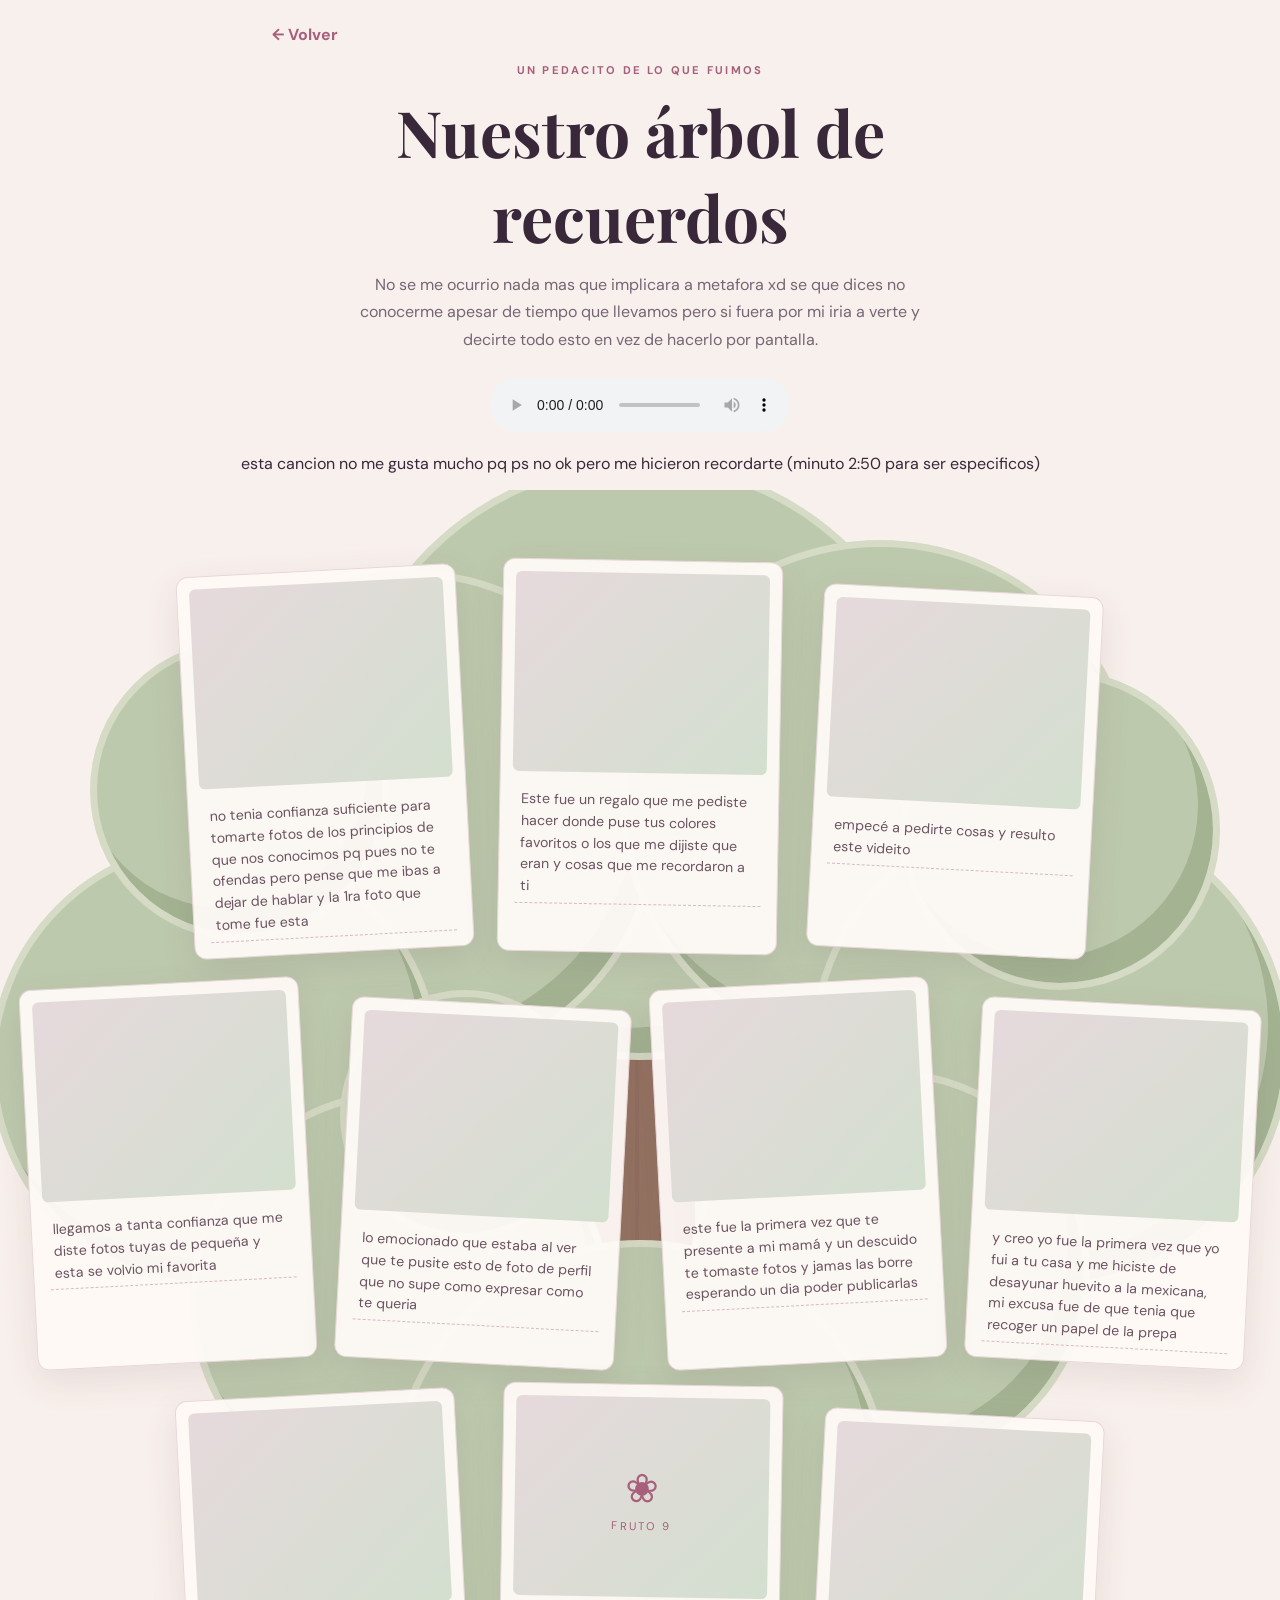
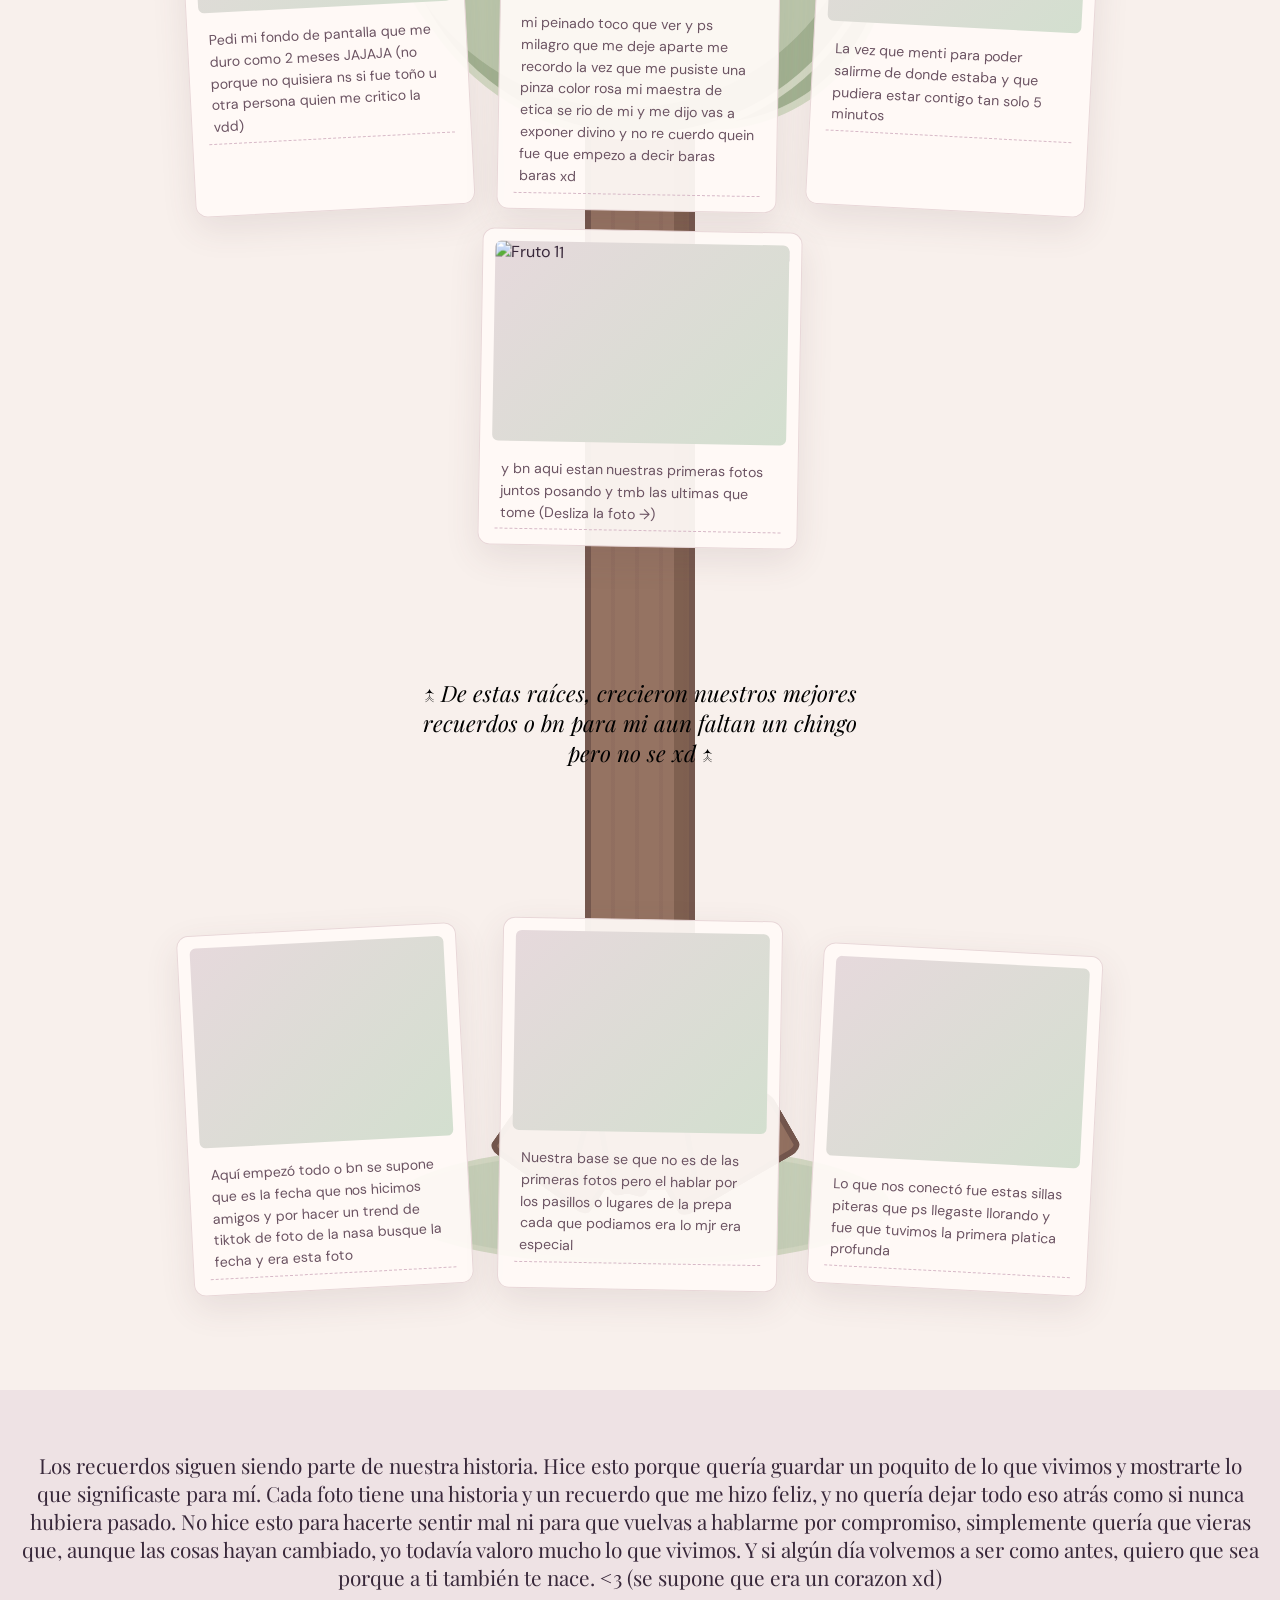
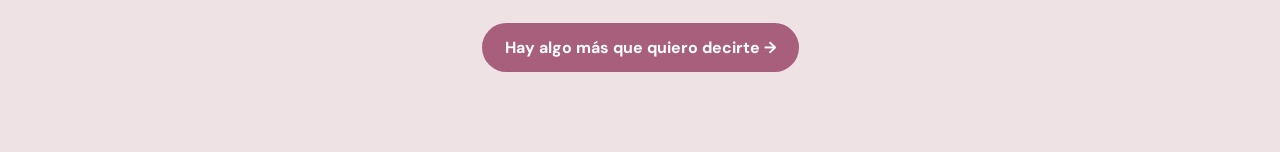
==== arbol.html @ 4ae60198 "Add files via upload" ====
<!DOCTYPE html>
<html lang="es">
<head>
  <meta charset="UTF-8">
  <meta name="viewport" content="width=device-width, initial-scale=1.0">
  <title>Nuestros recuerdos</title>
  <link rel="stylesheet" href="css/arbol.css">
</head>
<body>
  <header class="encabezado">
    <a href="index.html" class="volver">← Volver</a>
    <p class="mini">UN PEDACITO DE LO QUE FUIMOS</p>
    <h1>Nuestro árbol de recuerdos</h1>
    <p class="intro">No se me ocurrio nada mas que implicara a metafora xd 
      se que dices no conocerme apesar de tiempo que llevamos pero si fuera por mi iria a verte y decirte todo esto en vez de hacerlo por pantalla.</p>
  </header>
  <center>
<audio controls>
    <source src="musica/Daaz.mp4" type="audio/mpeg">
</audio>
<p> esta cancion no me gusta mucho pq ps no ok pero me hicieron recordarte (minuto 2:50 para ser especificos)</p></center>
  <main class="bosque">
    <!-- Árbol ilustrado (Ahora muy frondoso hacia los lados) -->
    <div class="arbol" aria-hidden="true">
      <div class="rama rama-1"></div><div class="rama rama-2"></div><div class="rama rama-3"></div><div class="rama rama-4"></div>
      <div class="copa copa-1"></div><div class="copa copa-2"></div><div class="copa copa-3"></div><div class="copa copa-4"></div>
      <div class="copa copa-5"></div><div class="copa copa-6"></div><div class="copa copa-7"></div><div class="copa copa-8"></div>
      <div class="copa copa-9"></div><div class="copa copa-10"></div><div class="copa copa-11"></div><div class="copa copa-12"></div>
      <div class="copa copa-13"></div><div class="copa copa-14"></div>
      <div class="tronco"><div class="savia"></div></div>
      <div class="base-pasto"></div><div class="raiz raiz-1"></div><div class="raiz raiz-2"></div><div class="raiz raiz-3"></div><div class="raiz raiz-4"></div>
    </div>

    <!-- ZONA SUPERIOR: LOS FRUTOS -->
    <div class="zona-copa">
      
      <!-- FILA 1 -->
      <div class="fila-fotos">
        <section class="recuerdo fruto recuerdo-izq">
          <div class="foto"><img src="fotos/foto1.jpg" alt="Fruto 1" onerror="this.style.display='none'"></div>
          <p class="contexto" contenteditable="true">no tenia confianza suficiente para tomarte fotos de los principios de que nos conocimos pq pues no te ofendas pero pense que me ibas a dejar de hablar y la 1ra foto que tome fue esta</p>
        </section>

        <section class="recuerdo fruto recuerdo-centro">
          <div class="foto"><img src="fotos/foto2.jpeg" alt="Fruto 2" onerror="this.style.display='none'"></div>
          <p class="contexto" contenteditable="true">Este fue un regalo que me pediste hacer donde puse tus colores favoritos o los que me dijiste que eran y cosas que me recordaron a ti</p>
        </section>

        <section class="recuerdo fruto recuerdo-der">
          <!-- AQUI ESTÁ EL VIDEO ARREGLADO -->
          <div class="foto">
            <video src="fotos/baile.mp4" autoplay loop muted playsinline onerror="this.style.display='none'"></video>
          </div>
          <p class="contexto" contenteditable="true">empecé a pedirte cosas y resulto este videito </p>
        </section>
      </div>

      <!-- FILA 2 -->
      <div class="fila-fotos">
        <section class="recuerdo fruto recuerdo-izq">
          <div class="foto"><img src="fotos/fav.jpg" alt="Fruto 4" onerror="this.style.display='none'"></div>
          <p class="contexto" contenteditable="true">llegamos a tanta confianza que me diste fotos tuyas de pequeña y esta se volvio mi favorita</p>
        </section>
        
        <section class="recuerdo fruto recuerdo-der">
          <div class="foto"><img src="fotos/F y D.jpeg" alt="Fruto 5" onerror="this.style.display='none'"></div>
          <p class="contexto" contenteditable="true">lo emocionado que estaba al ver que te pusite esto de foto de perfil que no supe como expresar como te queria</p>
        </section>

        <section class="recuerdo fruto recuerdo-izq">
          <div class="foto"><img src="fotos/foto.jpg" alt="Fruto 6" onerror="this.style.display='none'"></div>
          <p class="contexto" contenteditable="true">este fue la primera vez que te presente a mi mamá y un descuido te tomaste fotos y jamas las borre esperando un dia poder publicarlas</p>
        </section>

        <section class="recuerdo fruto recuerdo-der">
          <div class="foto"><img src="fotos/foto7.jpg" alt="Fruto 7" onerror="this.style.display='none'"></div>
          <p class="contexto" contenteditable="true">y creo yo fue la primera vez que yo fui a tu casa y me hiciste de desayunar huevito a la mexicana, mi excusa fue de que tenia que recoger un papel de la prepa</p>
        </section>
      </div>

      <!-- FILA 3 -->
      <div class="fila-fotos">
        <section class="recuerdo fruto recuerdo-izq">
          <div class="foto"><img src="fotos/foto8.jpg" alt="Fruto 8" onerror="this.style.display='none'"></div>
          <p class="contexto" contenteditable="true">Pedi mi fondo de pantalla que me duro como 2 meses JAJAJA (no porque no quisiera ns si fue toño u otra persona quien me critico la vdd)</p>
        </section>

       <section class="recuerdo fruto recuerdo-centro">
          <div class="foto"><img src="fotos/foto9.jpg" alt="Fruto 9" onerror="this.style.display='none'"><span class="marcador-foto">❀<small>FRUTO 9</small></span></div>
          <p class="contexto" contenteditable="true">mi peinado toco que ver y ps milagro que me deje 
            aparte me recordo la vez que me pusiste una pinza color rosa mi maestra 
            de etica se rio de mi y me dijo vas a exponer divino y no re cuerdo quein fue que empezo a decir baras baras xd
          </p>
        </section>

        <section class="recuerdo fruto recuerdo-der">
          <div class="foto"><img src="fotos/foto3.jpeg" alt="Fruto 10" onerror="this.style.display='none'"></div>
          <p class="contexto" contenteditable="true">La vez que menti para poder salirme de donde estaba y que pudiera estar contigo tan solo 5 minutos</p>
        </section>
      </div>

      <!-- FILA 4: CARRUSEL (Fotos 11 y 12 juntas) -->
      <div class="fila-fotos">
        <section class="recuerdo fruto recuerdo-centro" style="width: min(100%, 320px);">
          <!-- CLASE CARRUSEL AGREGADA AQUÍ -->
          <div class="foto carrusel">
            <img src="fotos/foto11.webp" alt="Fruto 11">
            <img src="fotos/foto11.2.jpg" alt="Fruto 11">
            <img src="fotos/foto12.2.JPG" alt="Fruto 11">
            <img src="fotos/foto12.jpg" alt="Fruto 12">
          </div>
          <p class="contexto" contenteditable="true">y bn aqui estan nuestras primeras fotos juntos posando
            y tmb las ultimas que tome (Desliza la foto →)</p>
        </section>
      </div>

    </div>

    <!-- MENSAJE CONECTOR EN EL TRONCO -->
    <div class="conector-texto">
      <p>↑ De estas raíces, crecieron nuestros mejores recuerdos o bn para mi 
        aun faltan un chingo pero no se xd ↑</p>
    </div>

    <!-- ZONA INFERIOR: LAS RAÍCES -->
    <div class="zona-raices">
      <section class="recuerdo raiz-foto recuerdo-izq">
        <div class="foto"><img src="fotos/12 de junio de 2024.jpg" alt="Raíz 1" onerror="this.style.display='none'"></div>
        <p class="contexto" contenteditable="true">Aquí empezó todo o bn se supone que es la fecha que nos hicimos amigos y por hacer un trend de tiktok de foto de la nasa busque la fecha y era esta foto</p>
      </section>

      <section class="recuerdo raiz-foto recuerdo-centro">
        <div class="foto"><img src="fotos/raiz2.jpg" alt="Raíz 2" onerror="this.style.display='none'"></div>
        <p class="contexto" contenteditable="true">Nuestra base se que no es de las primeras fotos pero el hablar por los pasillos o lugares de la prepa cada que podiamos era lo mjr era especial</p>
      </section>

      <section class="recuerdo raiz-foto recuerdo-der">
        <div class="foto"><img src="fotos/raiz3.jpeg" alt="Raíz 3" onerror="this.style.display='none'"></div>
        <p class="contexto" contenteditable="true">Lo que nos conectó fue estas sillas piteras que ps llegaste llorando y fue que tuvimos la primera platica profunda</p>
      </section>
    </div>
  </main>

  <footer>
    <p>Los recuerdos siguen siendo parte de nuestra historia.
      Hice esto porque quería guardar un poquito de lo que vivimos y mostrarte lo que significaste para mí. Cada foto tiene una historia y un recuerdo que me hizo feliz, y no quería dejar todo eso atrás como si nunca hubiera pasado.

No hice esto para hacerte sentir mal ni para que vuelvas a hablarme por compromiso, simplemente quería que vieras que, aunque las cosas hayan cambiado, yo todavía valoro mucho lo que vivimos. Y si algún día volvemos a ser como antes, quiero que sea porque a ti también te nace. <3 (se supone que era un corazon xd)
    </p>
    <a class="boton" href="mensaje.html">Hay algo más que quiero decirte →</a>
  </footer>
</body>
</html>
---- css/arbol.css ----
@import url('https://fonts.googleapis.com/css2?family=DM+Sans:wght@400;500;700&family=Playfair+Display:wght@500;600;700&display=swap');

:root {
  --fondo: #f8f0ec;
  --tinta: #38283a;
  --rosa: #a85f7c;
  --papel: #fffaf7;
  
  --verde-hoja: #b7c5a7;
  --verde-sombra: #9cae8a;
  --verde-borde: #d2d9c1;
  --verde-pasto: #c5d0b6;
  
  --madera: #8b6654;
  --madera-sombra: #735140;
  --madera-borde: #67483d;
}

* {
  box-sizing: border-box;
}

body {
  margin: 0;
  background: var(--fondo);
  color: var(--tinta);
  font-family: 'DM Sans', sans-serif;
  overflow-x: hidden;
}

.encabezado {
  text-align: center;
  padding: 52px 20px 25px;
  max-width: 780px;
  margin: auto;
  position: relative;
  z-index: 10;
}

.volver {
  position: absolute;
  left: 22px;
  top: 24px;
  text-decoration: none;
  color: var(--rosa);
  font-weight: 700;
}

.mini {
  letter-spacing: .2em;
  font-size: .7rem;
  color: var(--rosa);
  font-weight: 700;
}

.encabezado h1 {
  font-family: 'Playfair Display', serif;
  font-size: clamp(2.2rem, 6vw, 4rem);
  margin: 12px 0;
  color: var(--tinta);
}

.intro {
  line-height: 1.7;
  color: #756675;
  max-width: 580px;
  margin: 0 auto;
}

.bosque {
  position: relative;
  width: 100%;
  max-width: 1400px; /* Más ancho para el árbol frondoso */
  margin: 0 auto;
  min-height: 2500px; 
  display: flex;
  flex-direction: column;
  justify-content: space-between;
  padding: 80px 20px 100px;
  isolation: isolate;
}

.arbol {
  position: absolute;
  z-index: -1;
  inset: 0;
  overflow: hidden;
  opacity: 0.9;
  pointer-events: none;
}

.tronco {
  position: absolute;
  width: 110px;
  height: 80%;
  left: 50%;
  bottom: 8%;
  transform: translateX(-50%);
  background: var(--madera);
  border-left: 6px solid var(--madera-borde);
  border-right: 6px solid var(--madera-borde);
  box-shadow: inset -15px 0 0 var(--madera-sombra);
  z-index: 2;
}

.tronco::before {
  content: "";
  position: absolute;
  inset: 0;
  background: repeating-linear-gradient(
    90deg,
    transparent,
    transparent 20px,
    var(--madera-borde) 20px,
    var(--madera-borde) 24px
  );
  opacity: 0.15;
}

.savia {
  position: absolute;
  width: 6px;
  height: 100%;
  left: 50%;
  transform: translateX(-50%);
  background: linear-gradient(to top, transparent, #eec1d1, transparent);
  opacity: 0;
  animation: latidoSavia 4s infinite ease-in-out;
}

@keyframes latidoSavia {
  0% { transform: translate(-50%, 100%); opacity: 0; }
  50% { opacity: 0.8; }
  100% { transform: translate(-50%, -100%); opacity: 0; }
}

/* Ramas empujadas súper a los costados */
.rama {
  position: absolute;
  background: var(--madera);
  border: 6px solid var(--madera-borde);
  z-index: 1;
}

.rama-1 { width: 55px; height: 500px; left: calc(50% - 250px); top: 250px; transform: rotate(-70deg); box-shadow: inset -10px 0 0 var(--madera-sombra); }
.rama-2 { width: 50px; height: 480px; right: calc(50% - 240px); top: 300px; transform: rotate(65deg); box-shadow: inset 10px 0 0 var(--madera-sombra); }
.rama-3 { width: 45px; height: 350px; left: calc(50% - 200px); top: 450px; transform: rotate(-80deg); }
.rama-4 { width: 45px; height: 300px; right: calc(50% - 180px); top: 480px; transform: rotate(75deg); }

/* Hojas - Distribuidas para hacer una nube gigante y ancha */
.copa {
  position: absolute;
  background: var(--verde-hoja);
  border: 7px solid var(--verde-borde);
  border-radius: 50%;
  box-shadow: inset -15px -25px 0 var(--verde-sombra);
  z-index: 3;
}

.copa-1 { width: 600px; height: 600px; left: 50%; transform: translateX(-50%); top: -30px; } 
.copa-2 { width: 500px; height: 500px; left: calc(50% - 480px); top: 80px; } 
.copa-3 { width: 520px; height: 520px; right: calc(50% - 500px); top: 50px; } 
.copa-4 { width: 450px; height: 450px; left: calc(50% - 650px); top: 350px; } /* Extremo Izq */
.copa-5 { width: 480px; height: 480px; right: calc(50% - 650px); top: 320px; } /* Extremo Der */
.copa-6 { width: 420px; height: 420px; left: calc(50% - 450px); top: 600px; } 
.copa-7 { width: 400px; height: 400px; right: calc(50% - 450px); top: 580px; } 
.copa-8 { width: 600px; height: 600px; left: 50%; transform: translateX(-50%); top: 350px; z-index: 2;} 
.copa-9 { width: 350px; height: 350px; left: calc(50% - 250px); top: 850px; } 
.copa-10 { width: 360px; height: 360px; right: calc(50% - 250px); top: 880px; } 
.copa-11 { width: 300px; height: 300px; left: calc(50% - 550px); top: 150px; } 
.copa-12 { width: 320px; height: 320px; right: calc(50% - 580px); top: 180px; } 
.copa-13 { width: 500px; height: 500px; left: 50%; transform: translateX(-50%); top: 750px; } 
.copa-14 { width: 250px; height: 250px; left: calc(50% - 300px); top: 500px; } 

/* Base y Raíces */
.base-pasto {
  position: absolute;
  width: 500px;
  height: 120px;
  background: var(--verde-pasto);
  border: 6px solid var(--verde-borde);
  border-radius: 50%;
  bottom: 5%;
  left: 50%;
  transform: translateX(-50%);
  z-index: 1;
}

.raiz {
  position: absolute;
  background: var(--madera);
  border: 6px solid var(--madera-borde);
  border-radius: 40% 40% 10% 10%;
  bottom: 8%;
  z-index: 2;
}

.raiz-1 { width: 120px; height: 80px; left: calc(50% - 140px); transform: rotate(35deg); border-top: none; }
.raiz-2 { width: 140px; height: 90px; right: calc(50% - 150px); transform: rotate(-30deg); border-top: none; }
.raiz-3 { width: 80px; height: 100px; left: calc(50% - 60px); transform: rotate(15deg); border-top: none; }
.raiz-4 { width: 90px; height: 110px; right: calc(50% - 50px); transform: rotate(-10deg); border-top: none; }

/* --- ZONA COPA Y FILAS (Para hacer el efecto curvo) --- */
.zona-copa {
  display: flex;
  flex-direction: column;
  align-items: center;
  gap: 30px;
  width: 100%;
  z-index: 10;
  position: relative;
}

.fila-fotos {
  display: flex;
  justify-content: center;
  flex-wrap: wrap;
  gap: 35px;
  width: 100%;
}

.zona-raices {
  display: flex;
  flex-wrap: wrap;
  justify-content: center;
  gap: 35px;
  max-width: 1000px;
  margin: 0 auto;
  z-index: 10;
  margin-top: 50px;
}

.conector-texto {
    color: #000000;
  text-align: center;
  padding: 100px 20px 80px;
  margin: auto 0;
  font-family: 'Playfair Display', serif;
  font-size: 1.4rem;
  font-style: italic;
  max-width: 500px;
  align-self: center;
  z-index: 5;
}

/* --- TARJETAS --- */
.recuerdo {
  width: min(100%, 280px); /* Un poquito más delgadas para que quepan 4 */
  padding: 12px;
  background: #fffaf7eF;
  border: 1px solid #e8d7d8;
  border-radius: 12px;
  box-shadow: 0 12px 35px #59404a1c;
  transition: transform 0.3s;
}

.recuerdo:hover {
  transform: translateY(-5px) scale(1.03) !important;
  z-index: 15;
}

.recuerdo-izq { transform: rotate(-3deg); }
.recuerdo-der { transform: rotate(3deg); margin-top: 20px; }
.recuerdo-centro { transform: rotate(1deg); margin-top: -10px; }

.foto {
  height: 200px;
  position: relative;
  background: linear-gradient(135deg, #e6d9dc, #d3dfcf);
  border-radius: 6px;
  overflow: hidden;
  display: flex;
}

/* Soporte para que los videos se ajusten igual que las fotos */
.foto img, .foto video {
  width: 100%;
  height: 100%;
  object-fit: cover;
  display: block;
  position: absolute;
  inset: 0;
}

/* --- ESTILOS DEL CARRUSEL --- */
.foto.carrusel {
  display: flex;
  overflow-x: auto;
  scroll-snap-type: x mandatory;
  scroll-behavior: smooth;
}

.foto.carrusel::-webkit-scrollbar {
  height: 6px;
}

.foto.carrusel::-webkit-scrollbar-thumb {
  background: var(--rosa);
  border-radius: 4px;
}

.foto.carrusel img {
  position: relative; /* Sobreescribe la posición absoluta para que funcione en línea */
  flex: 0 0 100%;
  scroll-snap-align: center;
}

.marcador-foto {
  display: flex;
  flex-direction: column;
  align-items: center;
  justify-content: center;
  width: 100%;
  height: 100%;
  font-size: 2.5rem;
  color: var(--rosa);
}

.marcador-foto small {
  font-size: .7rem;
  letter-spacing: .2em;
  margin-top: 5px;
}

.contexto {
  min-height: 52px;
  margin: 12px 4px 3px;
  padding: 5px;
  color: #6b5362;
  font-size: .88rem;
  line-height: 1.55;
  outline: none;
  border-bottom: 1px dashed #d7b9c7;
}

.contexto:focus {
  background: #fff2f7;
  border-radius: 4px;
}

/* Celulares */
@media(max-width: 900px) {
  .volver {
    position: static;
    display: inline-block;
    margin-bottom: 20px;
  }
  
  .bosque {
    min-height: auto;
    padding: 30px 15px;
  }
  
  .arbol {
    opacity: 0.4;
  }
  
  .tronco {
    height: 95%;
    width: 60px;
  }
  
  .copa { width: 280px; height: 280px; border-width: 5px; }
  .copa-1 { left: 50%; width: 350px; height: 350px; }
  .copa-2 { left: calc(50% - 150px); top: 150px; }
  .copa-3 { right: calc(50% - 150px); top: 200px; }
  .copa-8 { left: 50%; top: 400px; }
  .copa-11 { left: 50%; top: 800px; }
  .copa-13 { left: 50%; top: 1200px; }
  
  .copa-4, .copa-5, .copa-6, .copa-7, .copa-9, .copa-10, .copa-12, .copa-14 { display: none; }
  
  .rama { display: none; }
  .base-pasto { width: 300px; height: 80px; }
  
  .recuerdo {
    width: 100%;
    max-width: 340px;
    margin: 0 0 25px 0 !important;
    transform: rotate(0) !important;
  }
}

footer {
  text-align: center;
  padding: 40px 20px 80px;
  background: #eee2e4;
  position: relative;
  z-index: 10;
}

footer p {
  font-family: 'Playfair Display', serif;
  font-size: 1.3rem;
}

.boton {
  display: inline-block;
  margin-top: 12px;
  padding: 14px 23px;
  border-radius: 999px;
  background: var(--rosa);
  color: white;
  text-decoration: none;
  font-weight: 700;
  transition: .2s;
}

.boton:hover {
  transform: translateY(-2px);
  background: #88455f;
}
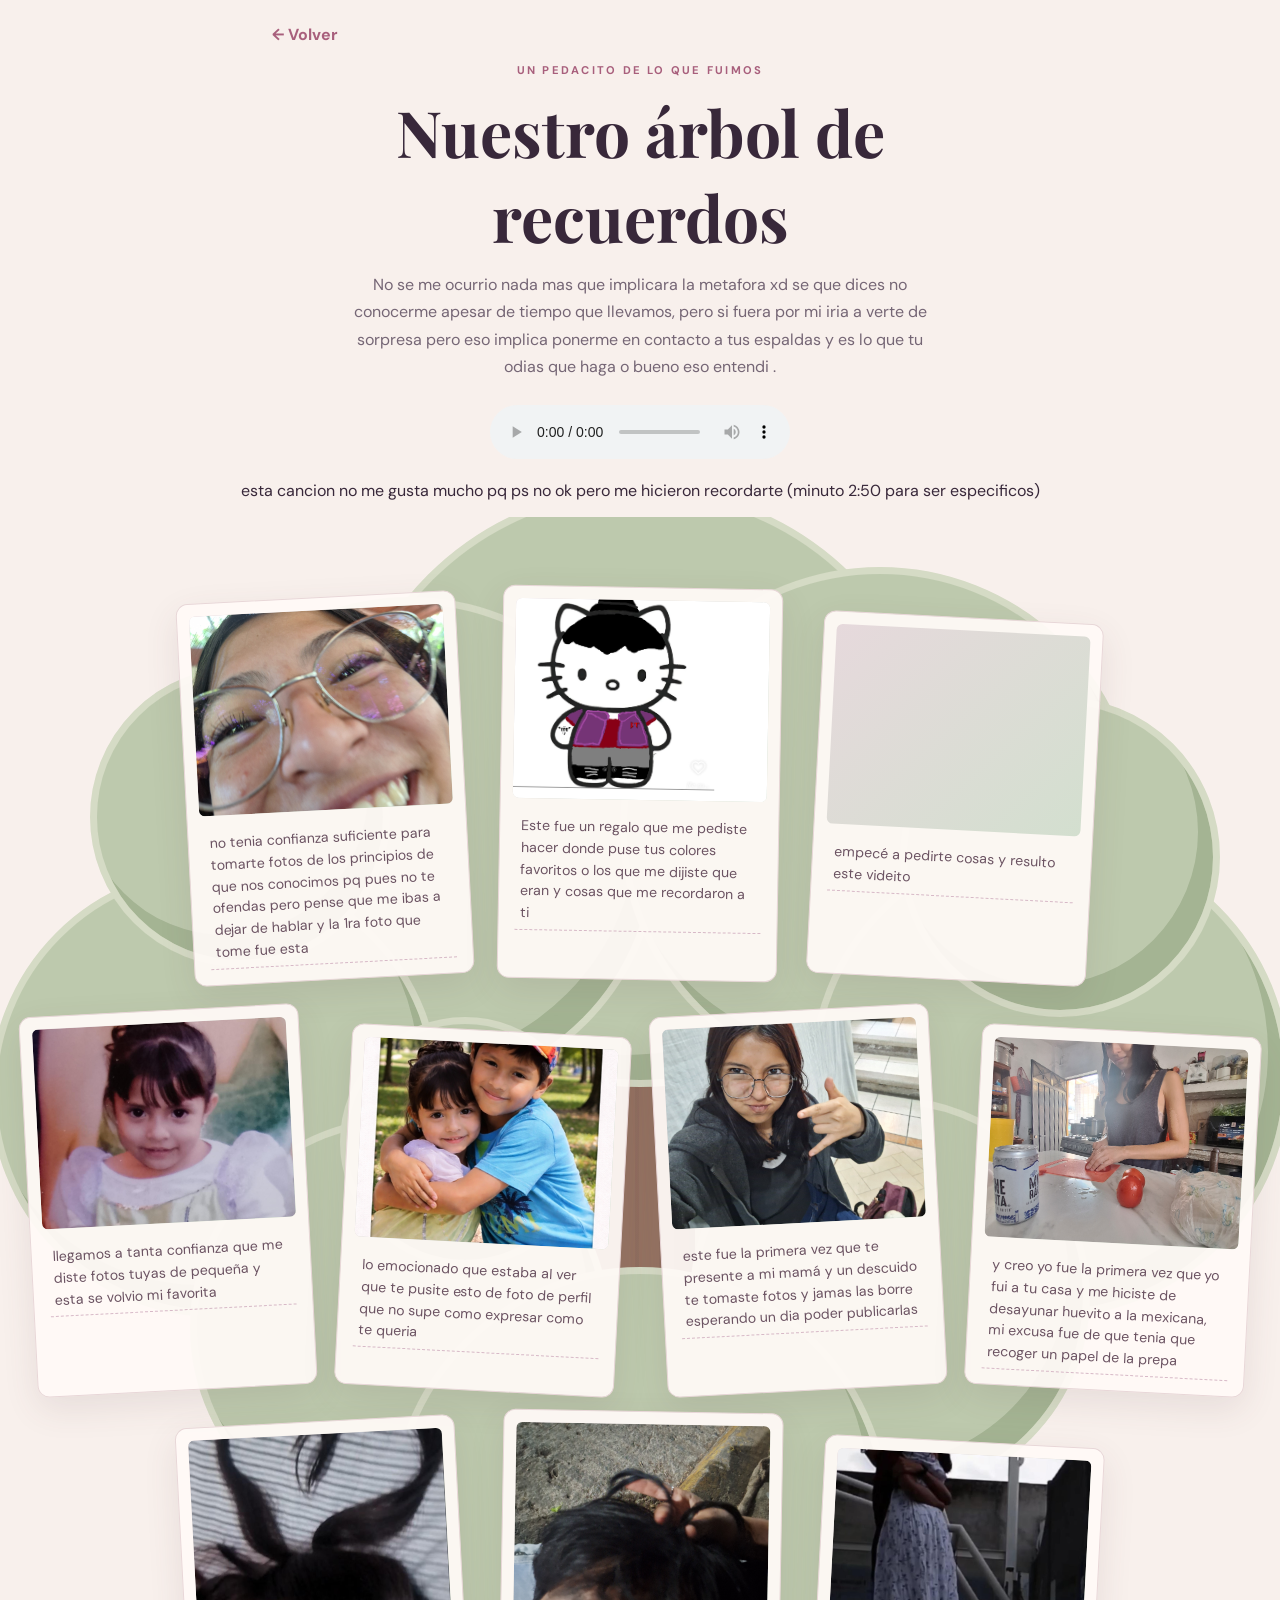
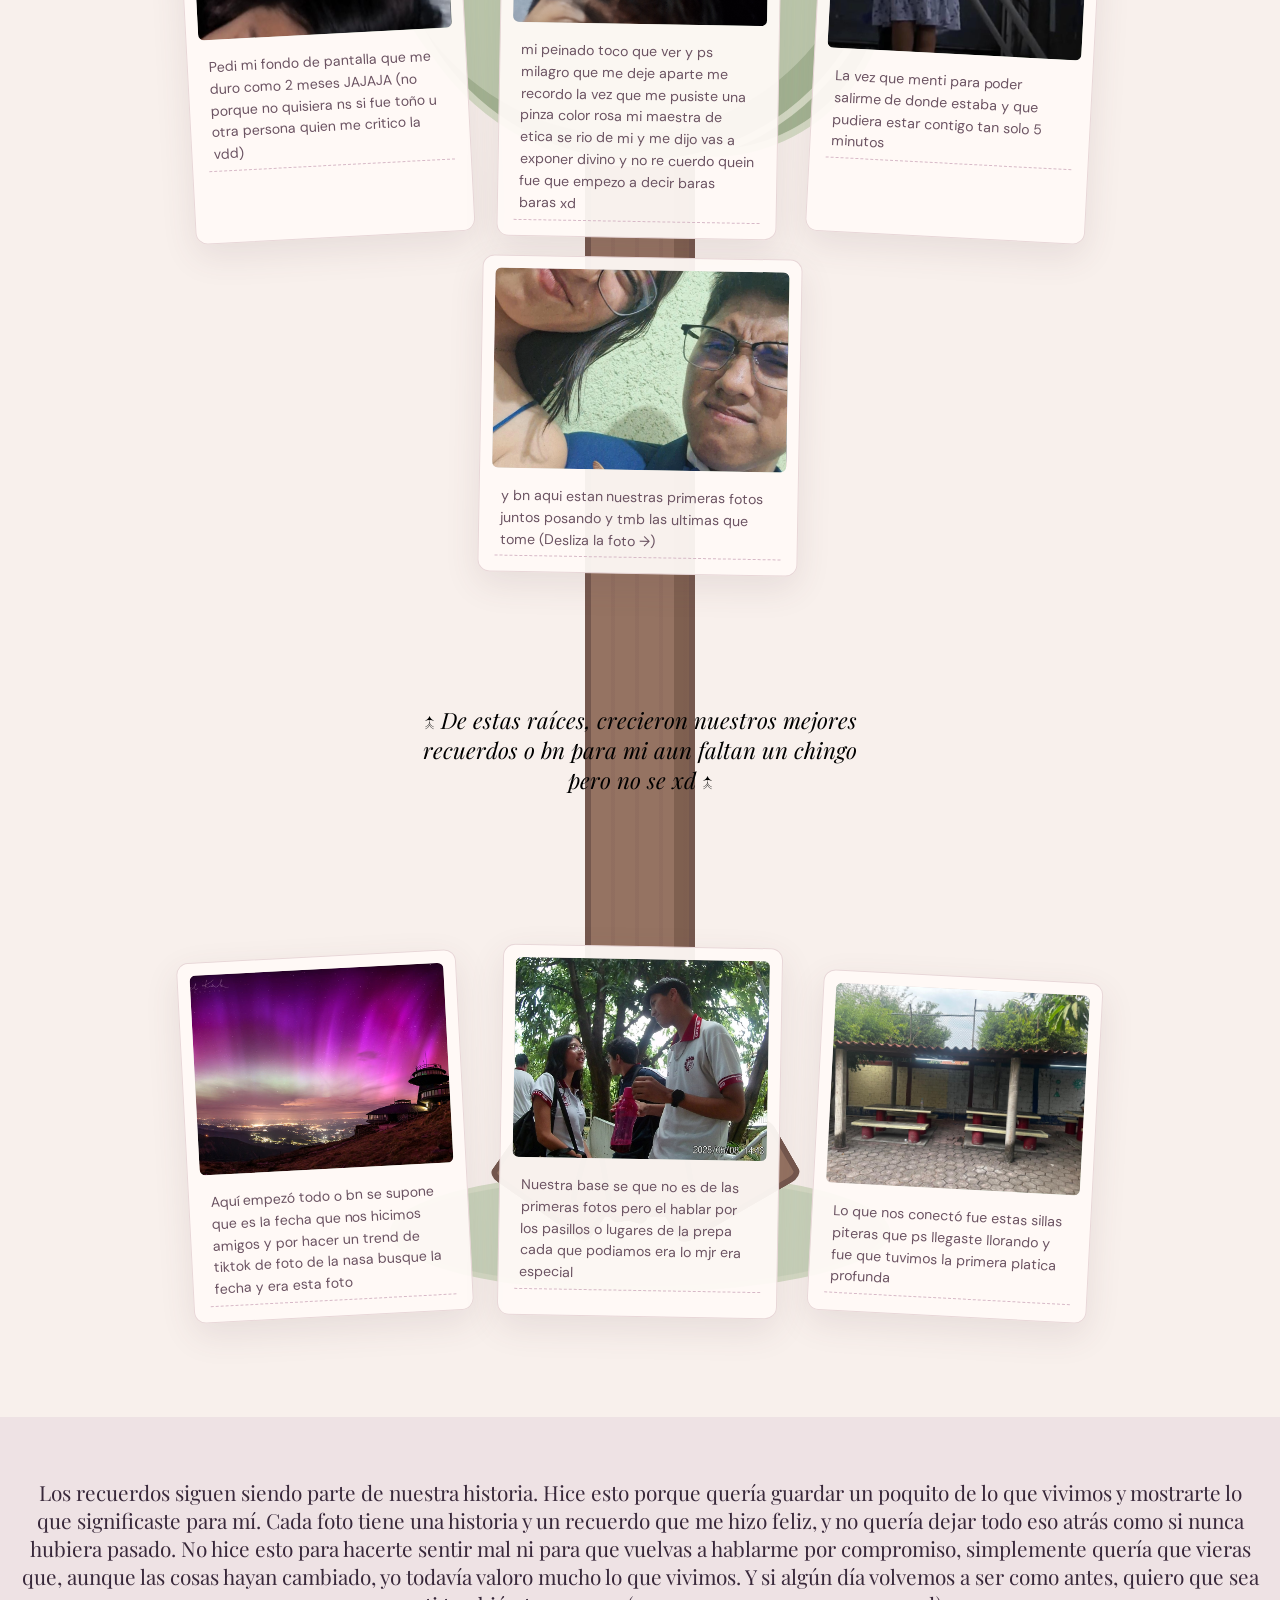
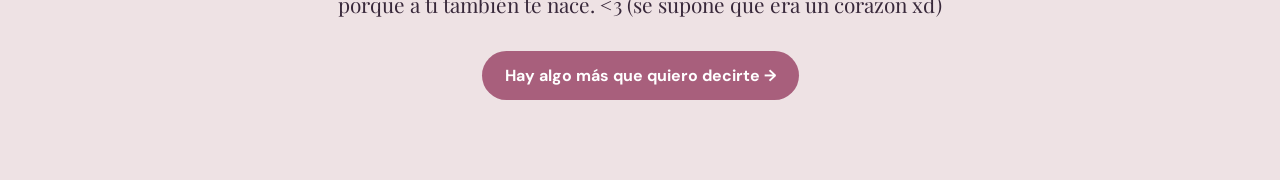
==== commit d5e22f2c: "arbol.html" ====
--- a/arbol.html
+++ b/arbol.html
@@ -11,8 +11,10 @@
     <a href="index.html" class="volver">← Volver</a>
     <p class="mini">UN PEDACITO DE LO QUE FUIMOS</p>
     <h1>Nuestro árbol de recuerdos</h1>
-    <p class="intro">No se me ocurrio nada mas que implicara a metafora xd 
-      se que dices no conocerme apesar de tiempo que llevamos pero si fuera por mi iria a verte y decirte todo esto en vez de hacerlo por pantalla.</p>
+    <p class="intro">No se me ocurrio nada mas que implicara la metafora xd 
+      se que dices no conocerme apesar de tiempo que llevamos, 
+      pero si fuera por mi iria a verte de sorpresa pero eso implica ponerme en contacto a tus espaldas
+      y es lo que tu odias que haga o bueno eso entendi .</p>
   </header>
   <center>
 <audio controls>
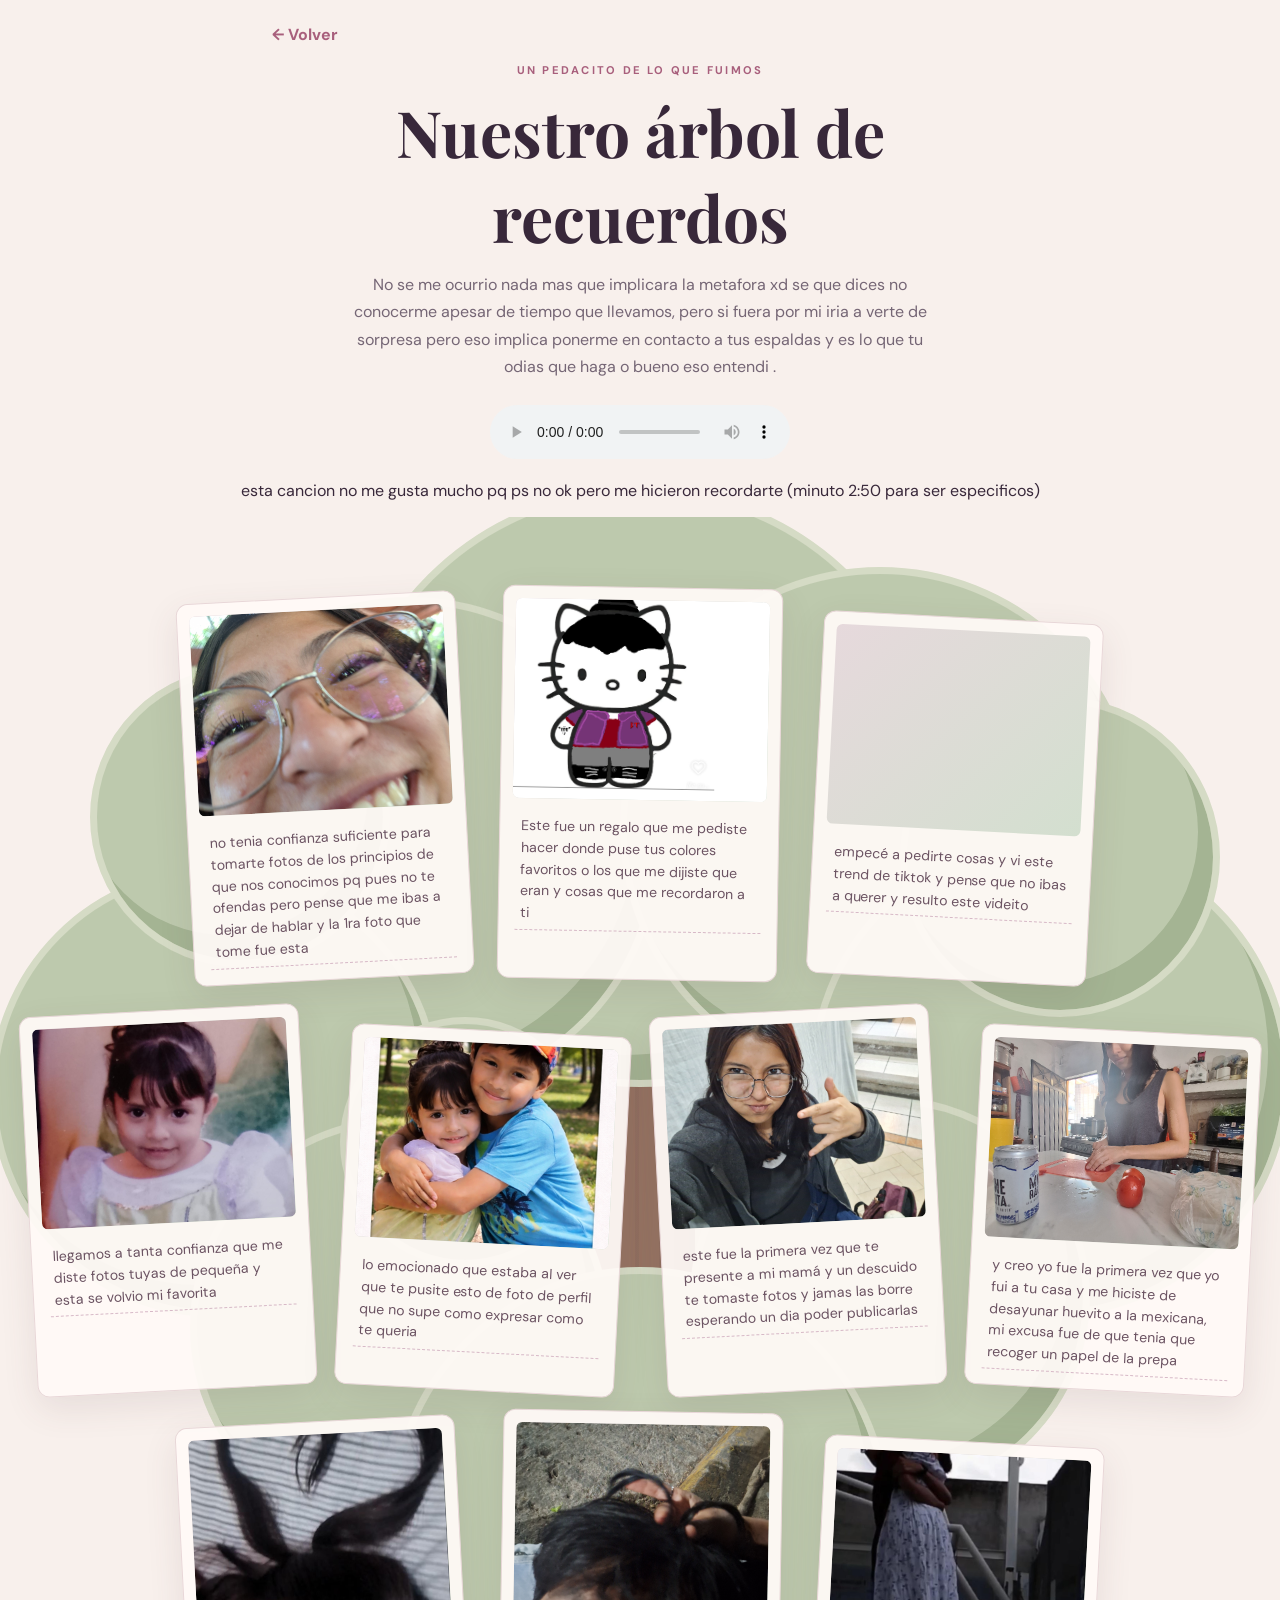
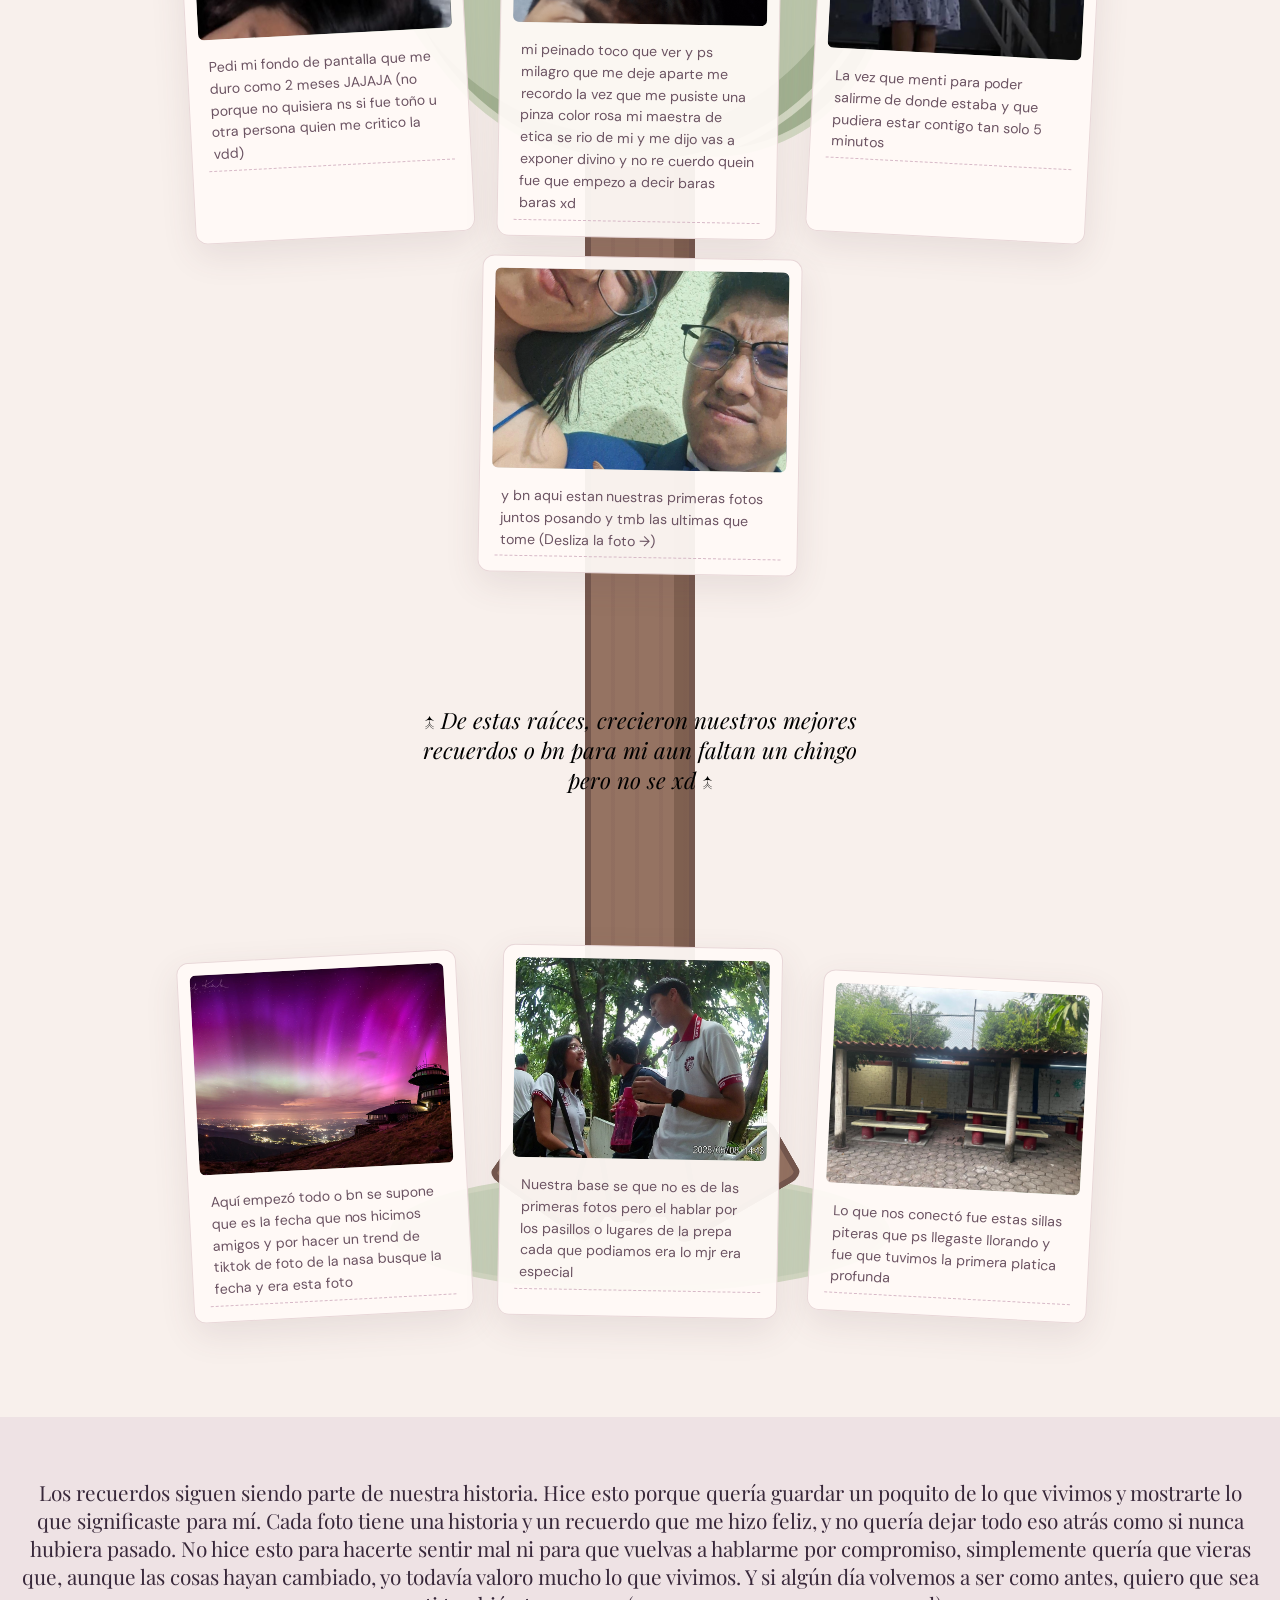
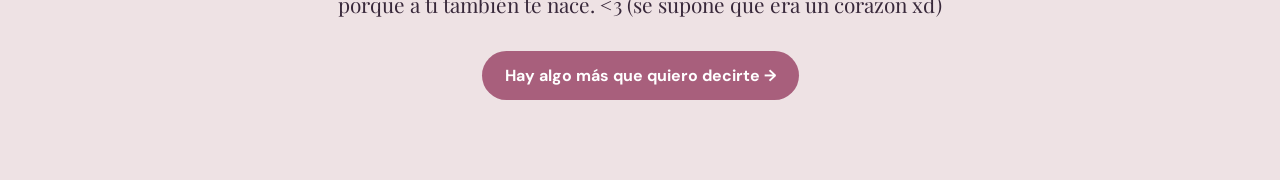
==== commit f0f42d53: "arbol.html" ====
--- a/arbol.html
+++ b/arbol.html
@@ -53,7 +53,8 @@
           <div class="foto">
             <video src="fotos/baile.mp4" autoplay loop muted playsinline onerror="this.style.display='none'"></video>
           </div>
-          <p class="contexto" contenteditable="true">empecé a pedirte cosas y resulto este videito </p>
+          <p class="contexto" contenteditable="true">empecé a pedirte cosas y vi este trend de tiktok 
+            y pense que no ibas a querer y resulto este videito </p>
         </section>
       </div>
 
@@ -109,7 +110,7 @@
             <img src="fotos/foto11.webp" alt="Fruto 11">
             <img src="fotos/foto11.2.jpg" alt="Fruto 11">
             <img src="fotos/foto12.2.JPG" alt="Fruto 11">
-            <img src="fotos/foto12.jpg" alt="Fruto 12">
+            <img src="fotos/foto12.JPG" alt="Fruto 12">
           </div>
           <p class="contexto" contenteditable="true">y bn aqui estan nuestras primeras fotos juntos posando
             y tmb las ultimas que tome (Desliza la foto →)</p>
